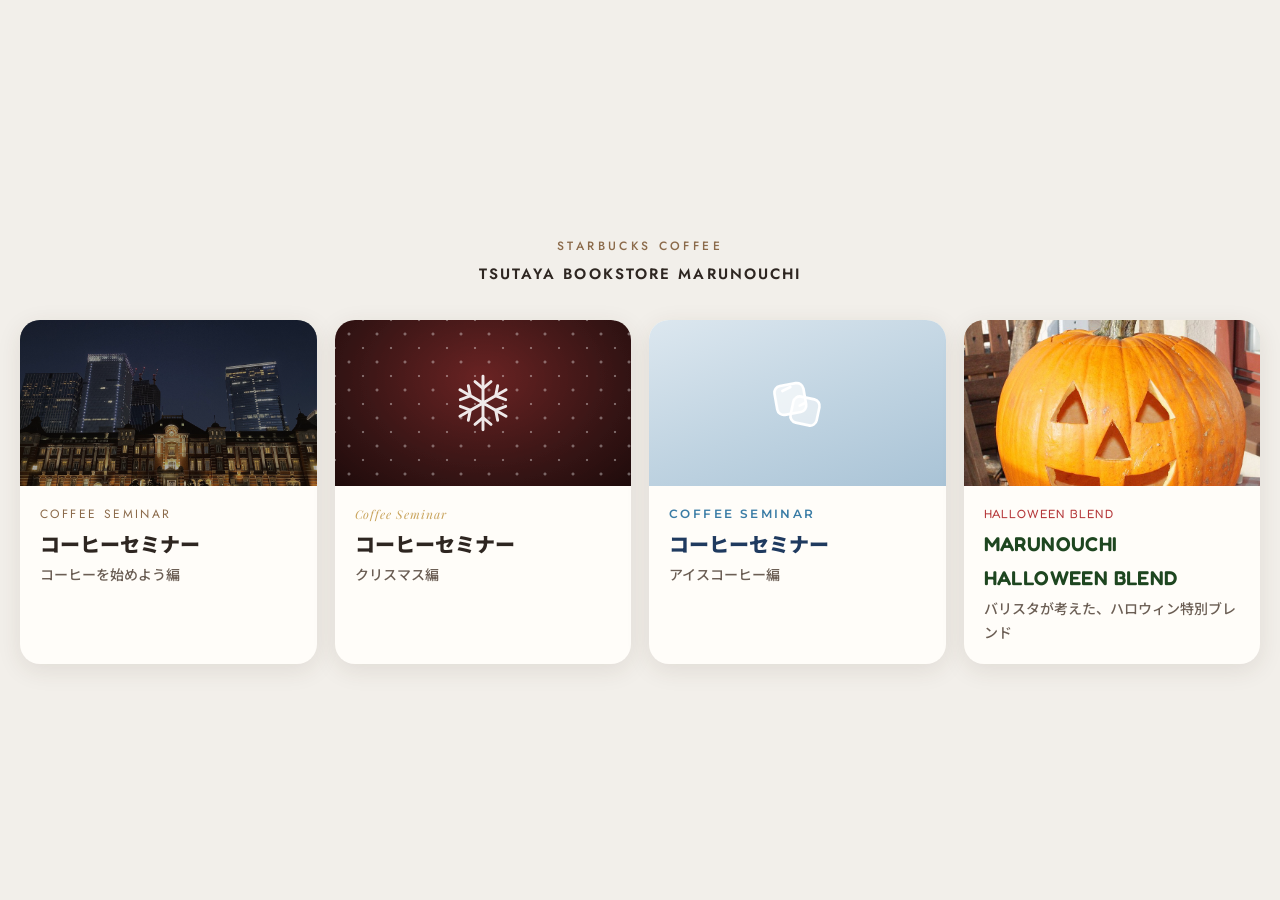
==== index.html @ 4b7c7061 "コーヒーセミナー アイスコーヒー編を追加、トップにカードを追加" ====
<!DOCTYPE html>
<html lang="ja">
<head>
  <meta charset="UTF-8">
  <meta name="viewport" content="width=device-width, initial-scale=1">
  <title>TSUTAYA BOOKSTORE MARUNOUCHI｜店舗コンテンツ</title>
  <meta name="theme-color" content="#2b211a">
  <link rel="preconnect" href="https://fonts.googleapis.com">
  <link rel="preconnect" href="https://fonts.gstatic.com" crossorigin>
  <link href="https://fonts.googleapis.com/css2?family=Jost:wght@500;600&family=Montserrat:wght@600&family=Fredoka:wght@600&family=Playfair+Display:ital,wght@1,500&family=Noto+Sans+JP:wght@500;700;900&display=swap" rel="stylesheet">
  <style>
    *, *::before, *::after { box-sizing: border-box; }
    body {
      margin: 0;
      min-height: 100vh;
      min-height: 100svh;
      display: flex;
      flex-direction: column;
      justify-content: center;
      padding: 48px 20px;
      background: #F2EFEA;
      color: #2E2621;
      font-family: "Noto Sans JP", system-ui, sans-serif;
      line-height: 1.7;
    }
    .head { text-align: center; margin-bottom: 32px; }
    .head p { margin: 0; font-family: "Jost", sans-serif; font-weight: 500; letter-spacing: .28em; font-size: 12px; color: #8B6A4A; }
    .head h1 { margin: 6px 0 0; font-family: "Jost", sans-serif; font-weight: 600; letter-spacing: .14em; font-size: 15px; }
    .list { display: grid; gap: 18px; width: 100%; max-width: 1240px; margin: 0 auto; }
    @media (min-width: 680px) { .list { grid-template-columns: 1fr 1fr; max-width: 820px; } }
    @media (min-width: 1180px) { .list { grid-template-columns: repeat(4, 1fr); max-width: 1240px; } }
    a.card {
      display: flex;
      flex-direction: column;
      border-radius: 20px;
      overflow: hidden;
      text-decoration: none;
      color: inherit;
      background: #FFFDF9;
      box-shadow: 0 6px 24px rgba(70, 48, 30, .1);
      transition: transform .2s, box-shadow .2s;
    }
    a.card:hover { transform: translateY(-3px); box-shadow: 0 12px 32px rgba(70, 48, 30, .16); }
    a.card:focus-visible { outline: 3px solid #C8102E; outline-offset: 3px; }
    .card__img { aspect-ratio: 16 / 9; background: #D9D4CD center / cover no-repeat; }
    .card__body { padding: 18px 20px 20px; }
    .card__en { margin: 0; font-size: 12px; letter-spacing: .2em; color: #8B6A4A; font-family: "Jost", sans-serif; }
    .card__title { margin: 2px 0 0; font-size: 20px; font-weight: 900; }
    .card__sub { margin: 2px 0 0; font-size: 14px; color: #6B5E54; font-weight: 500; }
    .card--seminar .card__img { background-image: linear-gradient(rgba(20,14,10,.35), rgba(20,14,10,.35)), url("coffee-seminar/images/hero.jpg"); }
    .card--xmas .card__img {
      position: relative;
      display: grid; place-items: center;
      background: radial-gradient(ellipse at 50% 35%, #6a2424 0%, #3a1616 60%, #1f0c0c 100%);
      color: #fff;
    }
    .card--xmas .card__img svg { width: 64px; height: 64px; opacity: .9; }
    .card--xmas .card__img::before {
      content: ""; position: absolute; inset: 0;
      background: radial-gradient(#fff 1.2px, transparent 1.8px) 0 0 / 28px 28px, radial-gradient(#fff 1px, transparent 1.6px) 14px 14px / 28px 28px;
      opacity: .35;
    }
    .card--xmas .card__en { color: #C9A45C; font-family: "Playfair Display", Georgia, serif; font-style: italic; letter-spacing: .08em; }
    .card--iced { background: #F7F9FB; }
    .card--iced .card__img {
      display: grid; place-items: center;
      background: linear-gradient(160deg, #DCE7EF 0%, #BFD3E1 55%, #A9C3D6 100%);
    }
    .card--iced .card__img svg { width: 64px; height: 64px; }
    .card--iced .card__en { color: #3A7CA5; font-family: "Montserrat", "Jost", sans-serif; font-weight: 600; }
    .card--iced .card__title { color: #1F3A5F; }
    .card--halloween { background: #F3EFE6; }
    .card--halloween .card__img { background-image: url("halloween-blend/images/jack-o-lantern.jpg"); background-position: center 40%; }
    .card--halloween .card__en { color: #B5383A; font-family: "Fredoka", sans-serif; letter-spacing: .08em; }
    .card--halloween .card__title { color: #1E4620; font-family: "Fredoka", "Noto Sans JP", sans-serif; font-weight: 600; letter-spacing: .02em; }
  </style>
</head>
<body>
  <header class="head">
    <p>STARBUCKS COFFEE</p>
    <h1>TSUTAYA BOOKSTORE MARUNOUCHI</h1>
  </header>
  <main class="list">
    <a class="card card--seminar" href="coffee-seminar/">
      <div class="card__img"></div>
      <div class="card__body">
        <p class="card__en">COFFEE SEMINAR</p>
        <p class="card__title">コーヒーセミナー</p>
        <p class="card__sub">コーヒーを始めよう編</p>
      </div>
    </a>
    <a class="card card--xmas" href="christmas-seminar/">
      <div class="card__img">
        <svg viewBox="0 0 48 48" aria-hidden="true"><g fill="none" stroke="currentColor" stroke-width="2.2" stroke-linecap="round"><path d="M24 4v40M6.7 14l34.6 20M6.7 34l34.6-20"/><path d="M18 8l6 5 6-5M18 40l6-5 6 5M7 21.5l7.5-2.8L13 11M41 26.5l-7.5 2.8L35 37M7 26.5l7.5 2.8L13 37M41 21.5l-7.5-2.8L35 11"/></g></svg>
      </div>
      <div class="card__body">
        <p class="card__en">Coffee Seminar</p>
        <p class="card__title">コーヒーセミナー</p>
        <p class="card__sub">クリスマス編</p>
      </div>
    </a>
    <a class="card card--iced" href="iced-coffee-seminar/">
      <div class="card__img">
        <svg viewBox="0 0 48 48" aria-hidden="true">
          <rect x="8" y="10" width="22" height="22" rx="5" fill="#fff" fill-opacity=".7" stroke="#fff" stroke-width="2" transform="rotate(-10 19 21)"/>
          <rect x="20" y="20" width="20" height="20" rx="5" fill="#fff" fill-opacity=".55" stroke="#fff" stroke-width="2" transform="rotate(12 30 30)"/>
          <path d="M13 15l6-3M26 26l4-2" stroke="#fff" stroke-width="2" stroke-linecap="round"/>
        </svg>
      </div>
      <div class="card__body">
        <p class="card__en">COFFEE SEMINAR</p>
        <p class="card__title">コーヒーセミナー</p>
        <p class="card__sub">アイスコーヒー編</p>
      </div>
    </a>
    <a class="card card--halloween" href="halloween-blend/">
      <div class="card__img"></div>
      <div class="card__body">
        <p class="card__en">HALLOWEEN BLEND</p>
        <p class="card__title">MARUNOUCHI HALLOWEEN BLEND</p>
        <p class="card__sub">バリスタが考えた、ハロウィン特別ブレンド</p>
      </div>
    </a>
  </main>
</body>
</html>
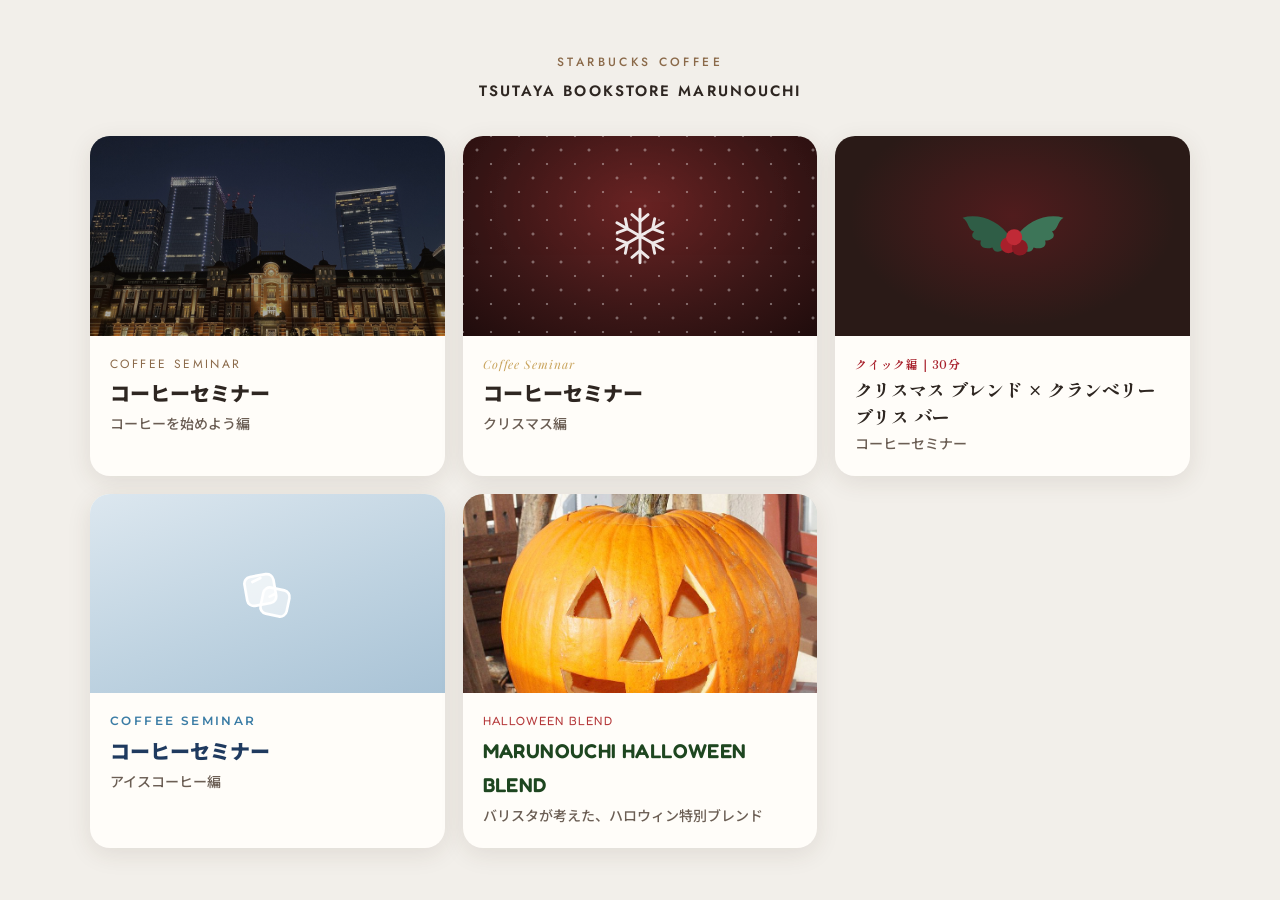
==== commit eef16cce: "コーヒーセミナー クイック編を追加、トップにカードを追加" ====
--- a/index.html
+++ b/index.html
@@ -7,7 +7,7 @@
   <meta name="theme-color" content="#2b211a">
   <link rel="preconnect" href="https://fonts.googleapis.com">
   <link rel="preconnect" href="https://fonts.gstatic.com" crossorigin>
-  <link href="https://fonts.googleapis.com/css2?family=Jost:wght@500;600&family=Montserrat:wght@600&family=Fredoka:wght@600&family=Playfair+Display:ital,wght@1,500&family=Noto+Sans+JP:wght@500;700;900&display=swap" rel="stylesheet">
+  <link href="https://fonts.googleapis.com/css2?family=Jost:wght@500;600&family=Shippori+Mincho:wght@700;800&family=Montserrat:wght@600&family=Fredoka:wght@600&family=Playfair+Display:ital,wght@1,500&family=Noto+Sans+JP:wght@500;700;900&display=swap" rel="stylesheet">
   <style>
     *, *::before, *::after { box-sizing: border-box; }
     body {
@@ -28,7 +28,7 @@
     .head h1 { margin: 6px 0 0; font-family: "Jost", sans-serif; font-weight: 600; letter-spacing: .14em; font-size: 15px; }
     .list { display: grid; gap: 18px; width: 100%; max-width: 1240px; margin: 0 auto; }
     @media (min-width: 680px) { .list { grid-template-columns: 1fr 1fr; max-width: 820px; } }
-    @media (min-width: 1180px) { .list { grid-template-columns: repeat(4, 1fr); max-width: 1240px; } }
+    @media (min-width: 1000px) { .list { grid-template-columns: repeat(3, 1fr); max-width: 1100px; } }
     a.card {
       display: flex;
       flex-direction: column;
@@ -61,6 +61,13 @@
       opacity: .35;
     }
     .card--xmas .card__en { color: #C9A45C; font-family: "Playfair Display", Georgia, serif; font-style: italic; letter-spacing: .08em; }
+    .card--quick .card__img {
+      display: grid; place-items: center;
+      background: radial-gradient(ellipse at 50% 40%, rgba(168,32,43,.3), transparent 65%), #2A1A17;
+    }
+    .card--quick .card__img svg { width: 110px; height: 74px; }
+    .card--quick .card__en { color: #A8202B; font-family: "Shippori Mincho", serif; letter-spacing: .06em; font-weight: 700; }
+    .card--quick .card__title { font-family: "Shippori Mincho", serif; font-weight: 800; font-size: 18px; line-height: 1.5; word-break: keep-all; }
     .card--iced { background: #F7F9FB; }
     .card--iced .card__img {
       display: grid; place-items: center;
@@ -99,6 +106,20 @@
         <p class="card__sub">クリスマス編</p>
       </div>
     </a>
+    <a class="card card--quick" href="xmas-quick-seminar/">
+      <div class="card__img">
+        <svg viewBox="0 0 96 64" aria-hidden="true">
+          <path d="M46 34C36 18 18 12 4 16c6 4 4 10 10 12-4 4 0 8 6 8-2 6 4 8 10 6 2 6 10 6 16-8z" fill="#2F5D46"/>
+          <path d="M50 34c10-16 28-22 42-18-6 4-4 10-10 12 4 4 0 8-6 8 2 6-4 8-10 6-2 6-10 6-16-8z" fill="#3D7558"/>
+          <circle cx="44" cy="40" r="7" fill="#A8202B"/><circle cx="54" cy="42" r="7" fill="#8A1A23"/><circle cx="49" cy="33" r="7" fill="#C02A36"/>
+        </svg>
+      </div>
+      <div class="card__body">
+        <p class="card__en">クイック編｜30分</p>
+        <p class="card__title">クリスマス ブレンド × クランベリー ブリス バー</p>
+        <p class="card__sub">コーヒーセミナー</p>
+      </div>
+    </a>
     <a class="card card--iced" href="iced-coffee-seminar/">
       <div class="card__img">
         <svg viewBox="0 0 48 48" aria-hidden="true">
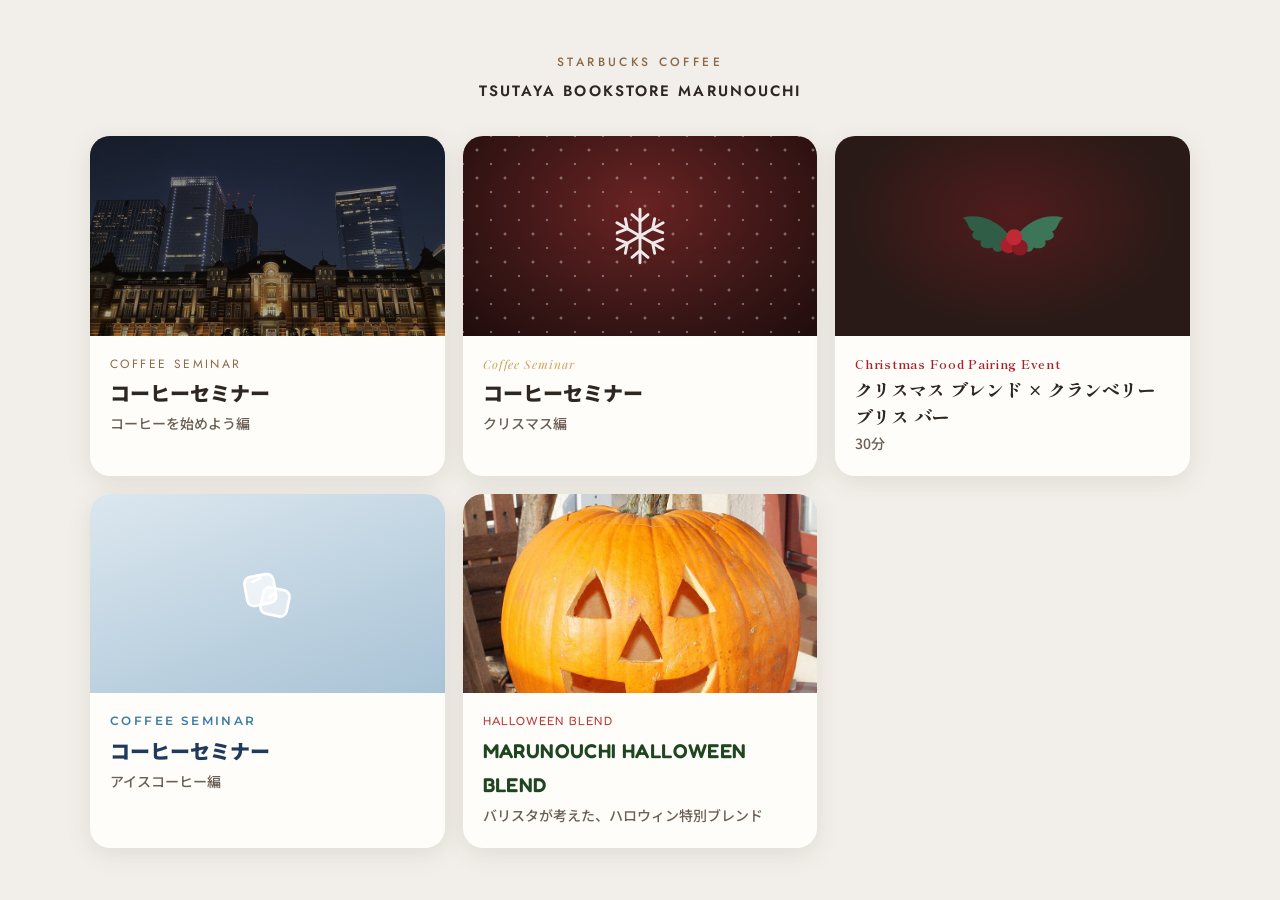
==== commit d738046a: "クイック編の名称を Christmas Food Pairing Event に変更" ====
--- a/index.html
+++ b/index.html
@@ -115,9 +115,9 @@
         </svg>
       </div>
       <div class="card__body">
-        <p class="card__en">クイック編｜30分</p>
+        <p class="card__en">Christmas Food Pairing Event</p>
         <p class="card__title">クリスマス ブレンド × クランベリー ブリス バー</p>
-        <p class="card__sub">コーヒーセミナー</p>
+        <p class="card__sub">30分</p>
       </div>
     </a>
     <a class="card card--iced" href="iced-coffee-seminar/">
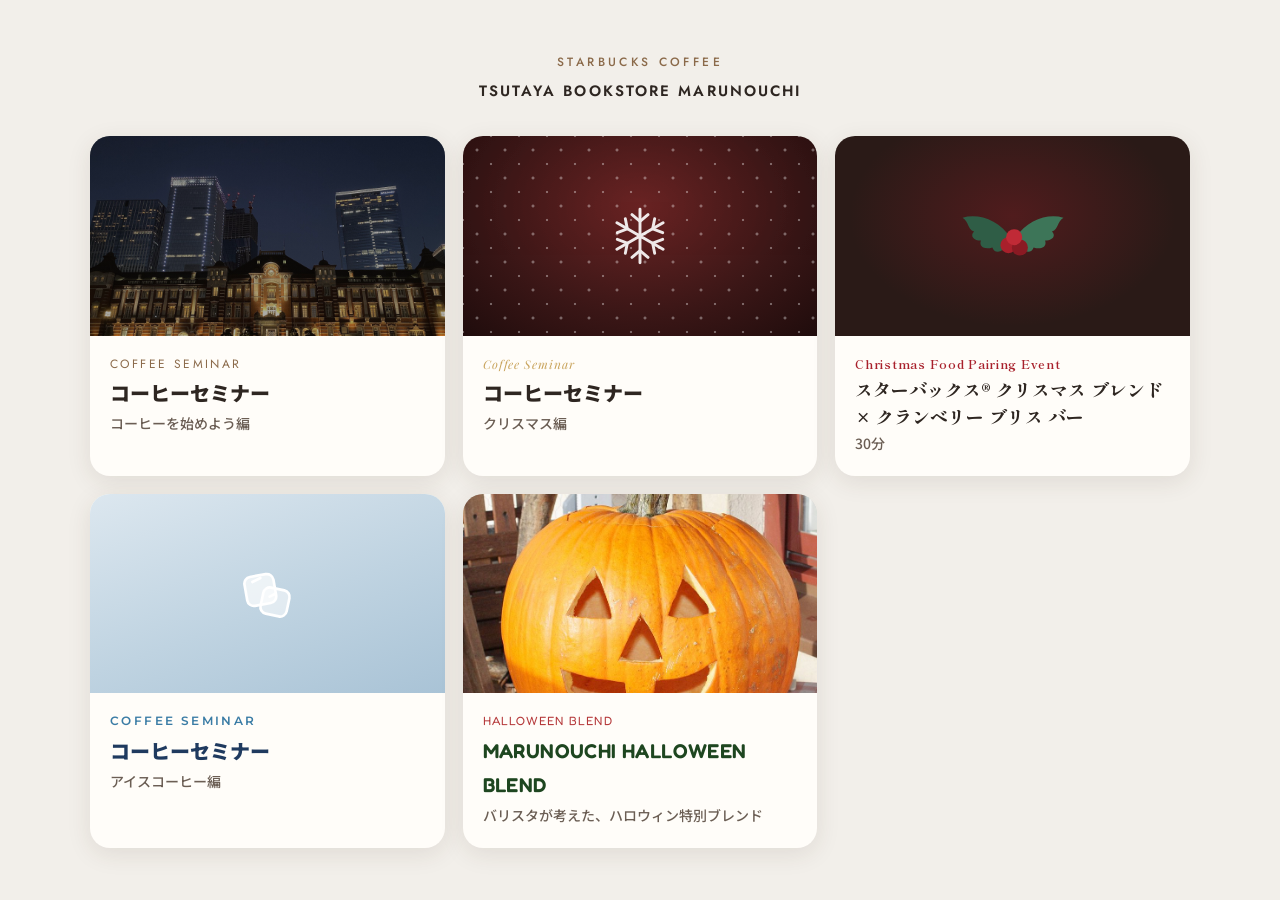
==== commit b46887ec: "クイック編：クリスマス ブレンドを正式名称「スターバックス® クリスマス ブレンド」に統一" ====
--- a/index.html
+++ b/index.html
@@ -116,7 +116,7 @@
       </div>
       <div class="card__body">
         <p class="card__en">Christmas Food Pairing Event</p>
-        <p class="card__title">クリスマス ブレンド × クランベリー ブリス バー</p>
+        <p class="card__title">スターバックス® クリスマス ブレンド × クランベリー ブリス バー</p>
         <p class="card__sub">30分</p>
       </div>
     </a>
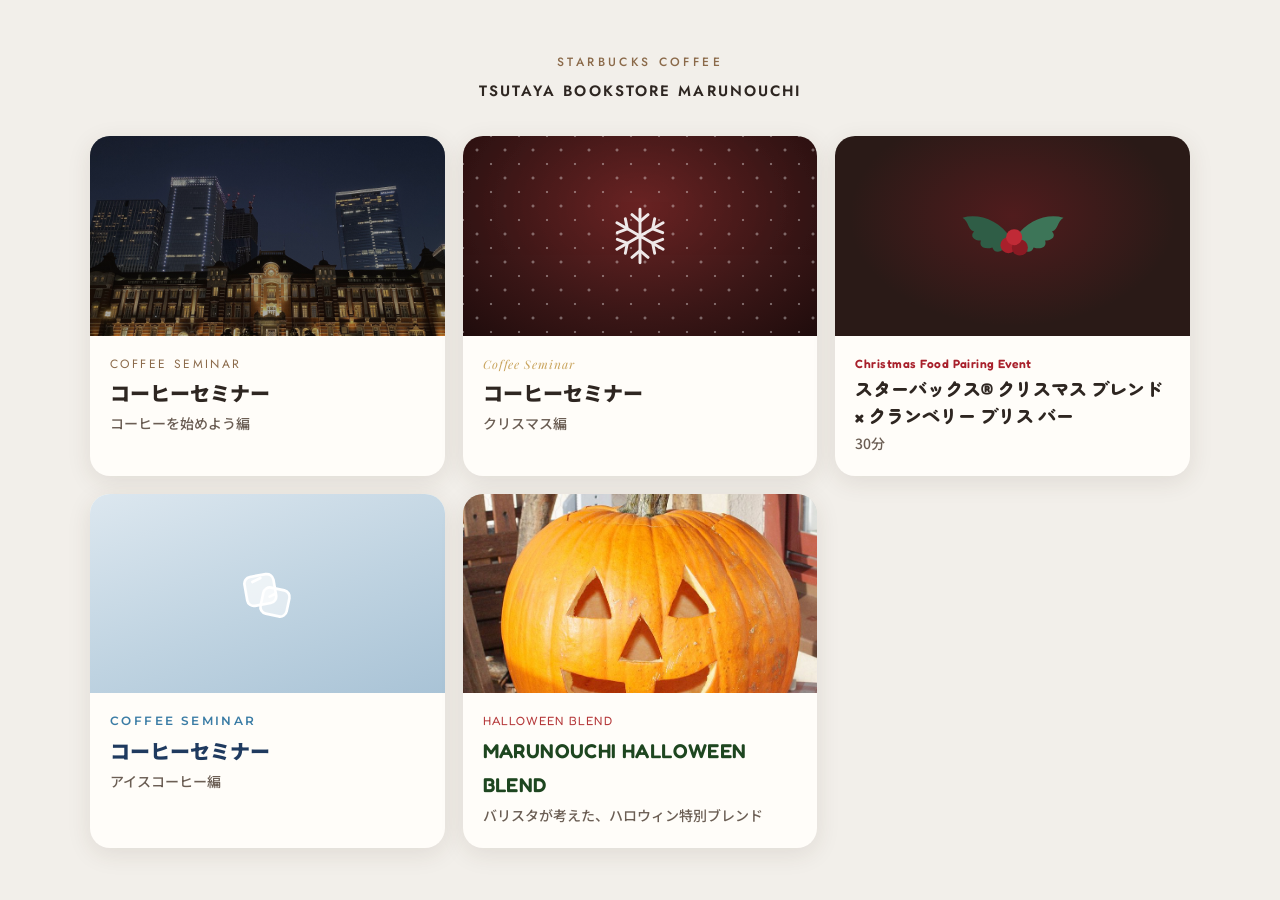
==== commit c27a1dff: "クイック編の見出しフォントを Fredoka + Zen Maru Gothic に変更" ====
--- a/index.html
+++ b/index.html
@@ -7,7 +7,7 @@
   <meta name="theme-color" content="#2b211a">
   <link rel="preconnect" href="https://fonts.googleapis.com">
   <link rel="preconnect" href="https://fonts.gstatic.com" crossorigin>
-  <link href="https://fonts.googleapis.com/css2?family=Jost:wght@500;600&family=Shippori+Mincho:wght@700;800&family=Montserrat:wght@600&family=Fredoka:wght@600&family=Playfair+Display:ital,wght@1,500&family=Noto+Sans+JP:wght@500;700;900&display=swap" rel="stylesheet">
+  <link href="https://fonts.googleapis.com/css2?family=Jost:wght@500;600&family=Zen+Maru+Gothic:wght@700;900&family=Montserrat:wght@600&family=Fredoka:wght@600&family=Playfair+Display:ital,wght@1,500&family=Noto+Sans+JP:wght@500;700;900&display=swap" rel="stylesheet">
   <style>
     *, *::before, *::after { box-sizing: border-box; }
     body {
@@ -66,8 +66,8 @@
       background: radial-gradient(ellipse at 50% 40%, rgba(168,32,43,.3), transparent 65%), #2A1A17;
     }
     .card--quick .card__img svg { width: 110px; height: 74px; }
-    .card--quick .card__en { color: #A8202B; font-family: "Shippori Mincho", serif; letter-spacing: .06em; font-weight: 700; }
-    .card--quick .card__title { font-family: "Shippori Mincho", serif; font-weight: 800; font-size: 18px; line-height: 1.5; word-break: keep-all; }
+    .card--quick .card__en { color: #A8202B; font-family: "Fredoka", sans-serif; letter-spacing: .04em; font-weight: 600; }
+    .card--quick .card__title { font-family: "Fredoka", "Zen Maru Gothic", sans-serif; font-weight: 900; font-size: 18px; line-height: 1.5; word-break: keep-all; }
     .card--iced { background: #F7F9FB; }
     .card--iced .card__img {
       display: grid; place-items: center;
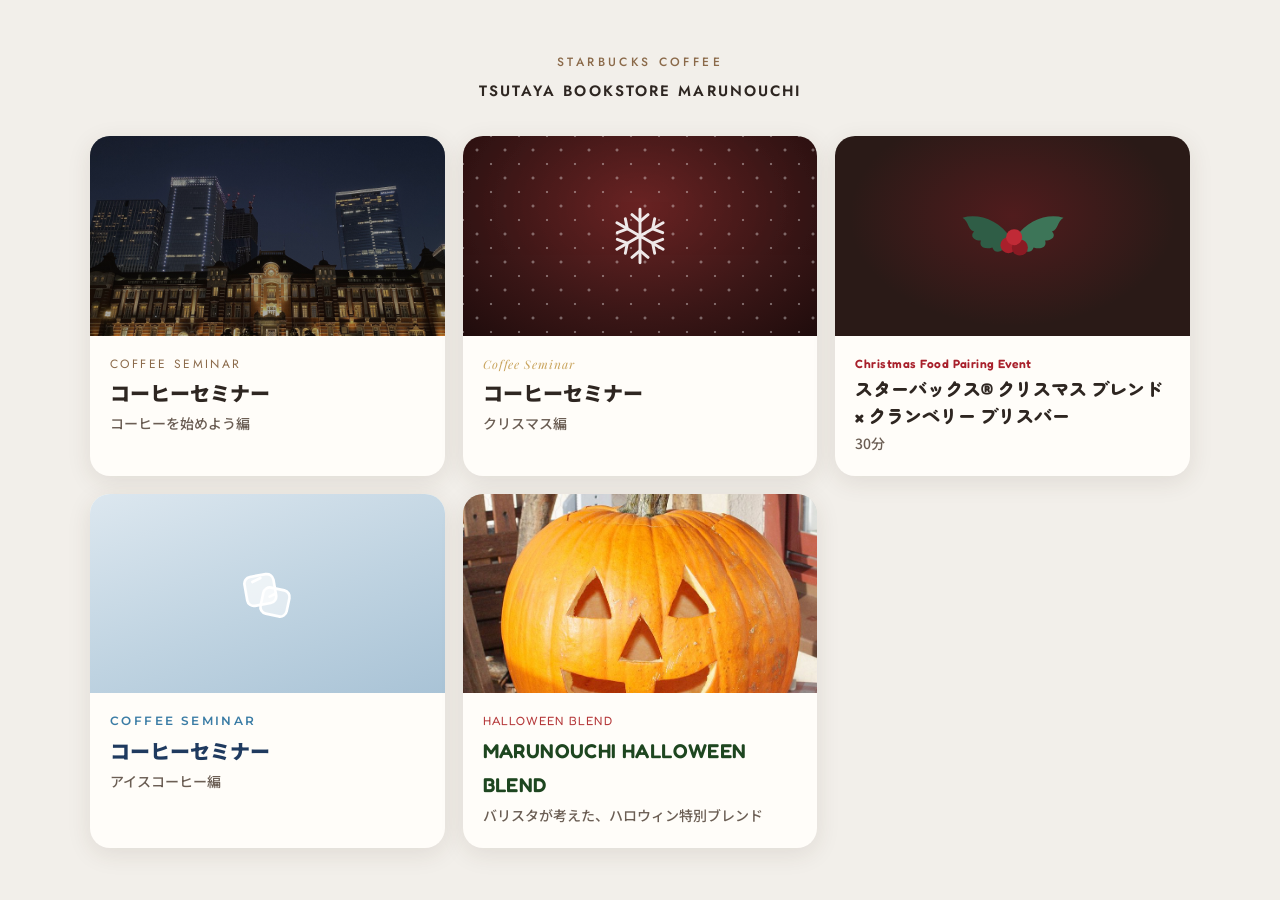
==== commit 50d6cdd0: "クイック編：「ブリス バー」を「ブリスバー」に" ====
--- a/index.html
+++ b/index.html
@@ -116,7 +116,7 @@
       </div>
       <div class="card__body">
         <p class="card__en">Christmas Food Pairing Event</p>
-        <p class="card__title">スターバックス® クリスマス ブレンド × クランベリー ブリス バー</p>
+        <p class="card__title">スターバックス® クリスマス ブレンド × クランベリー ブリスバー</p>
         <p class="card__sub">30分</p>
       </div>
     </a>
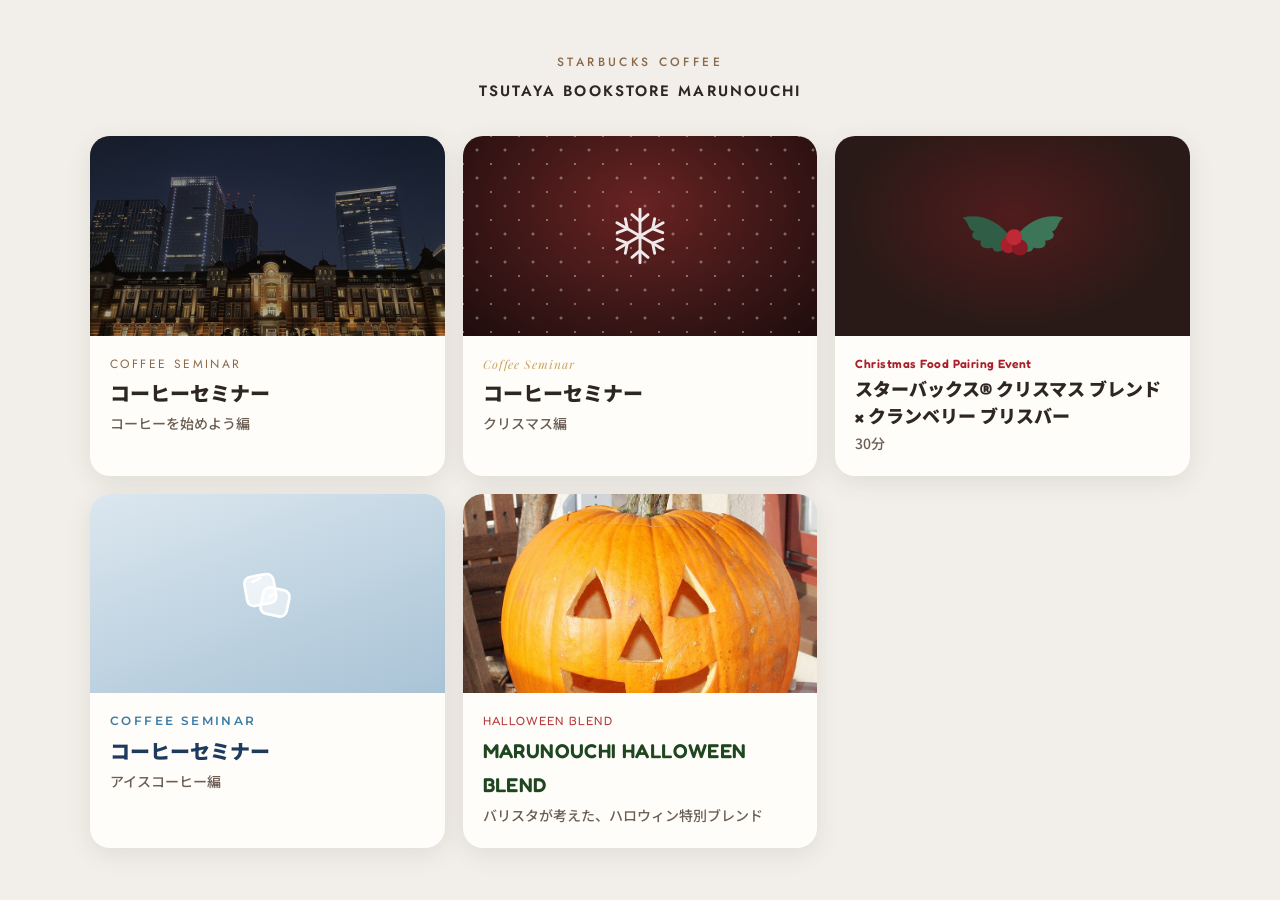
==== commit e675c2fa: "クイック編のフォントをハロウィンと同じ Fredoka + Noto Sans JP に統一" ====
--- a/index.html
+++ b/index.html
@@ -7,7 +7,7 @@
   <meta name="theme-color" content="#2b211a">
   <link rel="preconnect" href="https://fonts.googleapis.com">
   <link rel="preconnect" href="https://fonts.gstatic.com" crossorigin>
-  <link href="https://fonts.googleapis.com/css2?family=Jost:wght@500;600&family=Zen+Maru+Gothic:wght@700;900&family=Montserrat:wght@600&family=Fredoka:wght@600&family=Playfair+Display:ital,wght@1,500&family=Noto+Sans+JP:wght@500;700;900&display=swap" rel="stylesheet">
+  <link href="https://fonts.googleapis.com/css2?family=Jost:wght@500;600&family=Montserrat:wght@600&family=Fredoka:wght@600&family=Playfair+Display:ital,wght@1,500&family=Noto+Sans+JP:wght@500;700;900&display=swap" rel="stylesheet">
   <style>
     *, *::before, *::after { box-sizing: border-box; }
     body {
@@ -67,7 +67,7 @@
     }
     .card--quick .card__img svg { width: 110px; height: 74px; }
     .card--quick .card__en { color: #A8202B; font-family: "Fredoka", sans-serif; letter-spacing: .04em; font-weight: 600; }
-    .card--quick .card__title { font-family: "Fredoka", "Zen Maru Gothic", sans-serif; font-weight: 900; font-size: 18px; line-height: 1.5; word-break: keep-all; }
+    .card--quick .card__title { font-family: "Fredoka", "Noto Sans JP", sans-serif; font-weight: 900; font-size: 18px; line-height: 1.5; word-break: keep-all; }
     .card--iced { background: #F7F9FB; }
     .card--iced .card__img {
       display: grid; place-items: center;
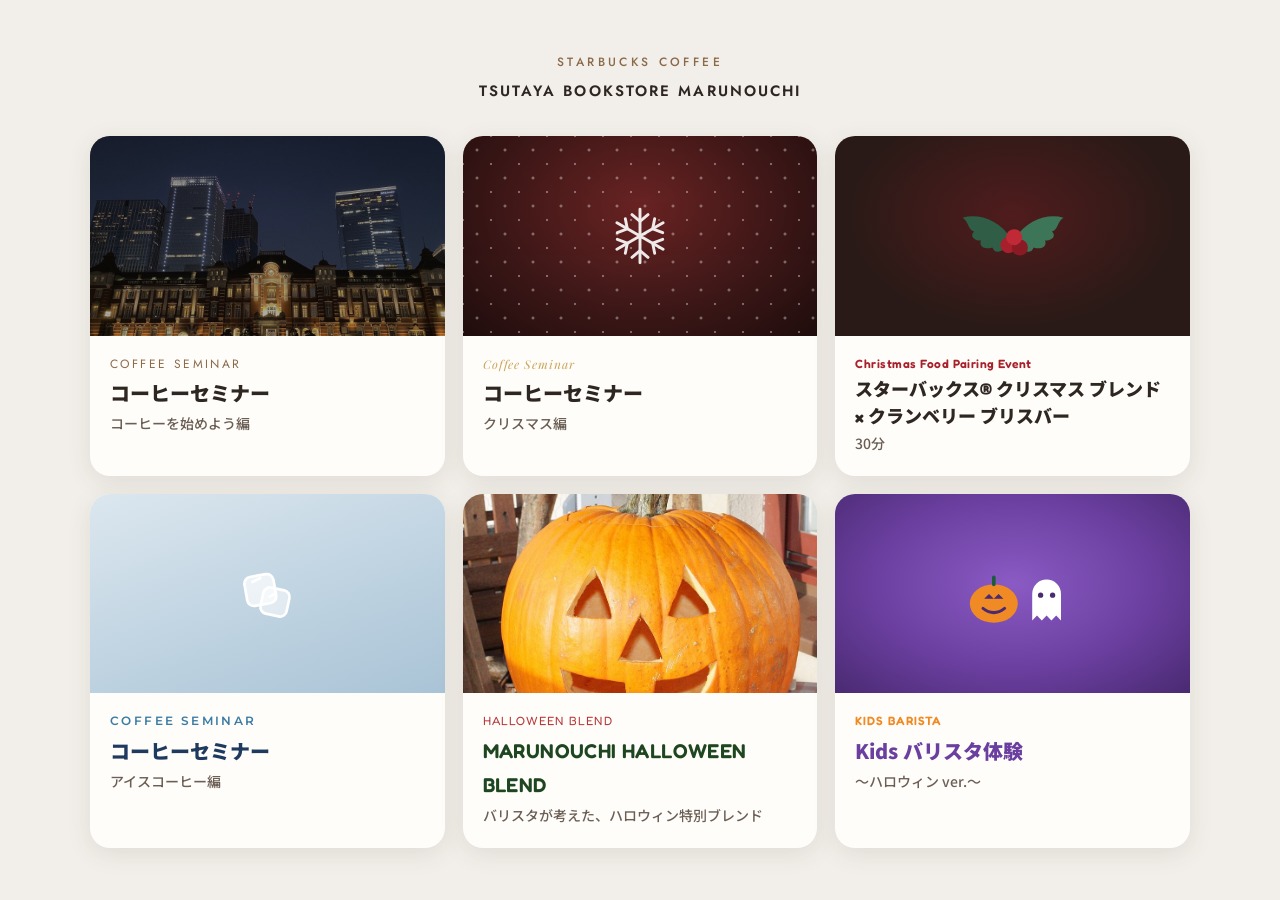
==== commit 91127aaa: "Add Kids バリスタ体験 〜ハロウィン ver.〜 and top page card" ====
--- a/index.html
+++ b/index.html
@@ -80,6 +80,14 @@
     .card--halloween .card__img { background-image: url("halloween-blend/images/jack-o-lantern.jpg"); background-position: center 40%; }
     .card--halloween .card__en { color: #B5383A; font-family: "Fredoka", sans-serif; letter-spacing: .08em; }
     .card--halloween .card__title { color: #1E4620; font-family: "Fredoka", "Noto Sans JP", sans-serif; font-weight: 600; letter-spacing: .02em; }
+    .card--kids { background: #FBF3E6; }
+    .card--kids .card__img {
+      display: grid; place-items: center;
+      background: radial-gradient(ellipse at 50% 45%, #8A5BC4 0%, #6B3FA0 55%, #4A2A72 100%);
+    }
+    .card--kids .card__img svg { width: 120px; height: 72px; }
+    .card--kids .card__en { color: #F08A24; font-family: "Fredoka", sans-serif; letter-spacing: .08em; font-weight: 600; }
+    .card--kids .card__title { color: #6B3FA0; }
   </style>
 </head>
 <body>
@@ -142,6 +150,23 @@
         <p class="card__sub">バリスタが考えた、ハロウィン特別ブレンド</p>
       </div>
     </a>
+    <a class="card card--kids" href="kids-barista-halloween/">
+      <div class="card__img">
+        <svg viewBox="0 0 100 60" aria-hidden="true">
+          <ellipse cx="34" cy="38" rx="20" ry="16" fill="#F08A24"/>
+          <path d="M34 22v-6" stroke="#1E5B3A" stroke-width="3" stroke-linecap="round"/>
+          <path d="M26 34l4-4 4 4zM34 34l4-4 4 4z" fill="#4A2A72"/>
+          <path d="M25 42q9 7 18 0" stroke="#4A2A72" stroke-width="2.5" fill="none" stroke-linecap="round"/>
+          <path d="M66 52V30a12 12 0 0 1 24 0v22l-4-4-4 4-4-4-4 4-4-4z" fill="#fff"/>
+          <circle cx="73" cy="31" r="2.2" fill="#4A2A72"/><circle cx="83" cy="31" r="2.2" fill="#4A2A72"/>
+        </svg>
+      </div>
+      <div class="card__body">
+        <p class="card__en">KIDS BARISTA</p>
+        <p class="card__title">Kids バリスタ体験</p>
+        <p class="card__sub">〜ハロウィン ver.〜</p>
+      </div>
+    </a>
   </main>
 </body>
 </html>
